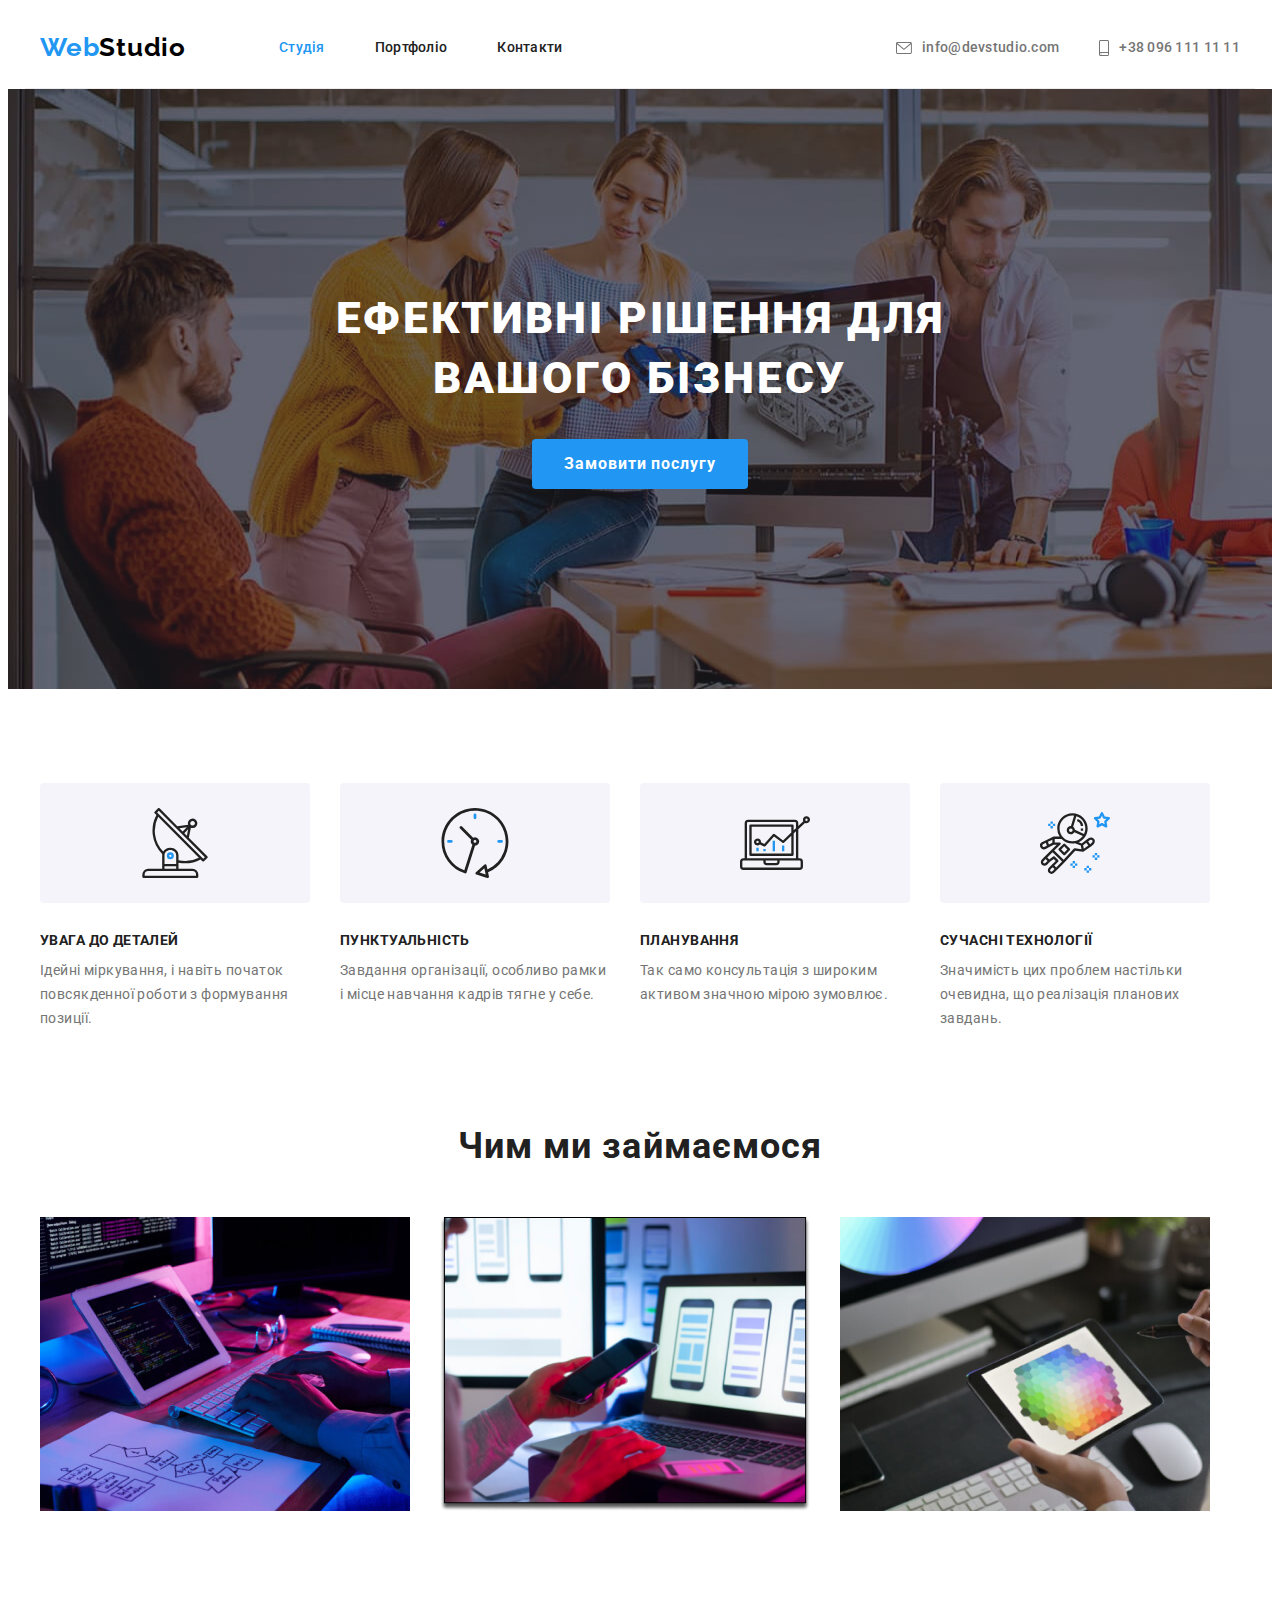
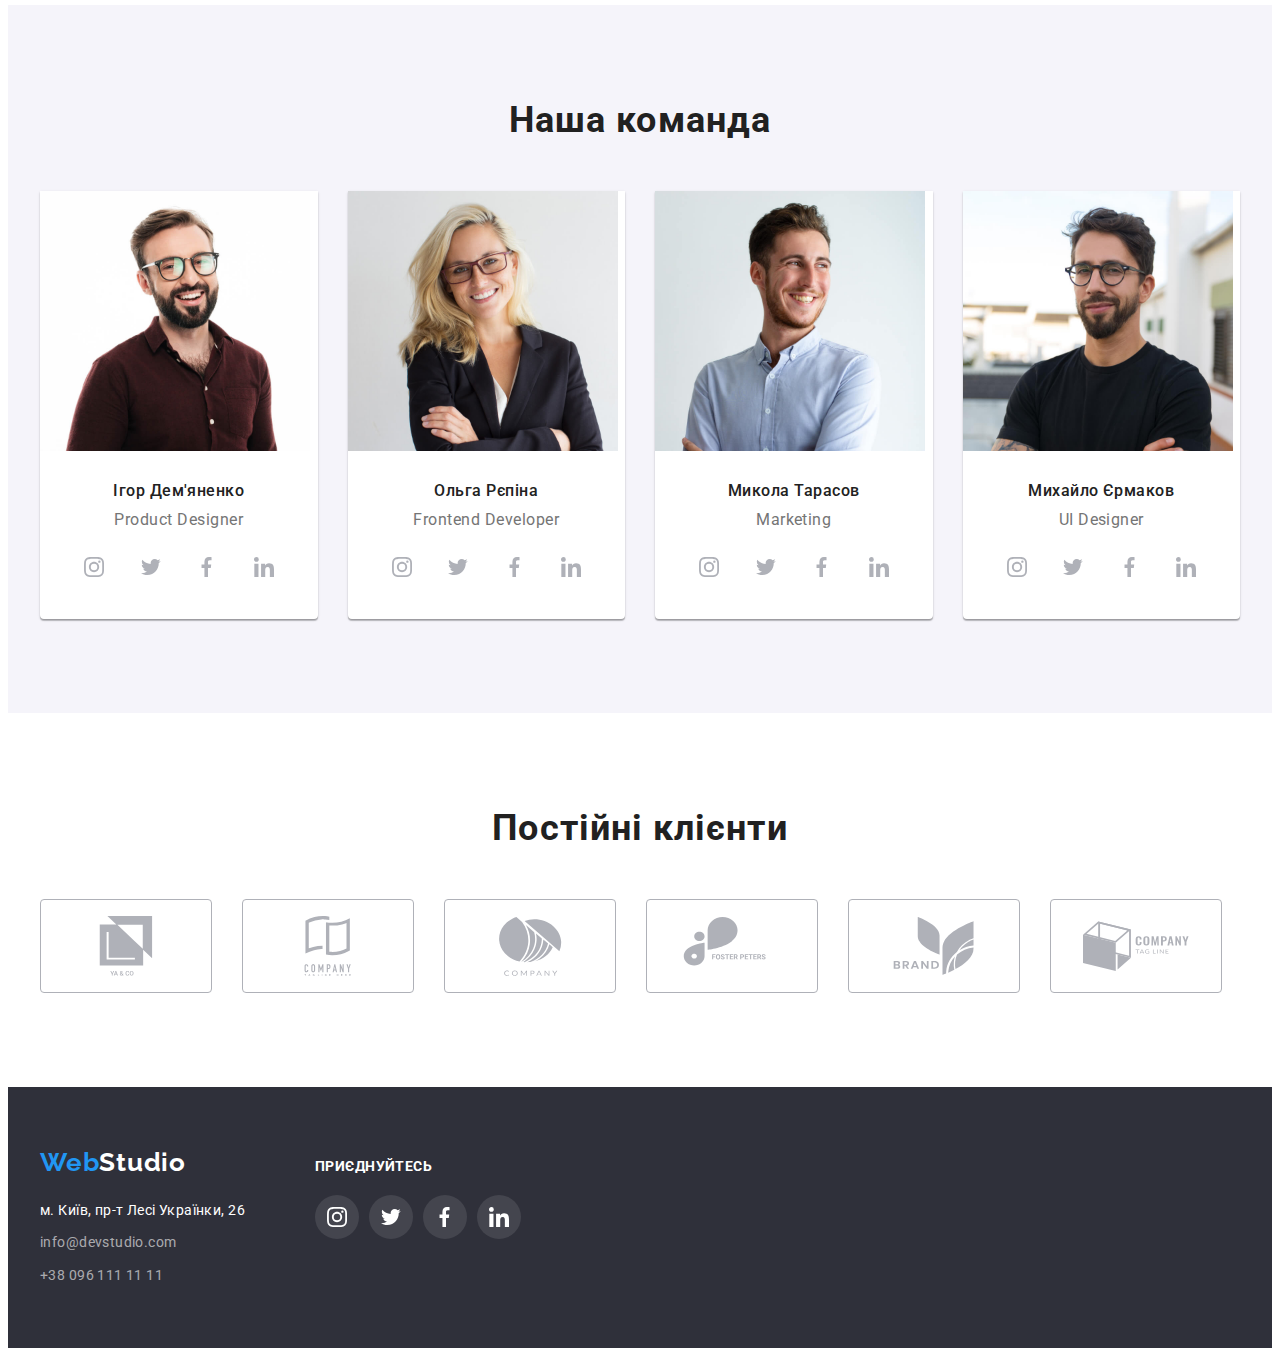
==== index.html @ a49a4fce "init" ====
<!DOCTYPE html>
<html lang="uk">
  <head>
    <meta charset="UTF-8" />
    <meta http-equiv="X-UA-Compatible" content="IE=edge" />
    <meta name="viewport" content="width=device-width, initial-scale=1.0" />
    <title>WebStudio</title>
    <link
      href="https://fonts.googleapis.com/css2?family=Raleway:wght@700&family=Roboto:wght@400;500;700;900&display=swap"
      rel="stylesheet"
    />
    <link
      rel="stylesheet"
      href="https://cdnjs.cloudflare.com/ajax/libs/modern-normalize/1.1.0/modern-normalize.min.css"
      integrity="sha512-wpPYUAdjBVSE4KJnH1VR1HeZfpl1ub8YT/NKx4PuQ5NmX2tKuGu6U/JRp5y+Y8XG2tV+wKQpNHVUX03MfMFn9Q=="
      crossorigin="anonymous"
      referrerpolicy="no-referrer"
    />
    <link rel="stylesheet" href="./css/style.css" />
  </head>
  <body>
    <!-- Шапка сайта -->
    <header>
      <div class="container head">
        <nav class="nav">
          <a href="./index.html" class="logo"><span>Web</span>Studio</a>
          <ul class="site-nav">
            <li class="nav-item">
              <a href="./index.html" class="nav-link current">Студія</a>
            </li>
            <li class="nav-item">
              <a href="./portfolio.html" class="nav-link">Портфоліо</a>
            </li>
            <li class="nav-item">
              <a href="#Контакти" class="nav-link">Контакти</a>
            </li>
          </ul>
        </nav>
        <ul class="address-nav">
          <li class="address">
            <a href="mailto:info@devstudio.com" class="nav-link">
              <svg class="mail">
                <use
                  href="./images/icons.svg#icon-mail"
                  width="16"
                  height="12"
                ></use>
              </svg>
              info@devstudio.com</a
            >
          </li>
          <li class="address">
            <a href="tel:+380961111111" class="nav-link">
              <svg class="mail telephone">
                <use
                  href="./images/icons.svg#icon-telephone"
                  width="10"
                  height="16"
                ></use>
              </svg>
              +38 096 111 11 11</a
            >
          </li>
        </ul>
      </div>
    </header>
    <main>
      <!-- Герой -->
      <section class="section features">
        <div class="container">
          <h1 class="title">Ефективні рішення для вашого бізнесу</h1>
          <button type="button" class="button-title">Замовити послугу</button>
        </div>
      </section>
      <!-- Особливості -->
      <section class="section">
        <div class="container">
          <h2 class="visually-hidden">Наші переваги</h2>
          <ul class="advant">
            <li class="advant-item">
              <div class="advant-icon">
                <svg class="icon">
                  <use
                    href="./images/icons.svg#icon-antenna"
                    width="70"
                    height="70"
                  ></use>
                </svg>
              </div>
              <h3 class="item">Увага до деталей</h3>
              <p class="text">
                Ідейні міркування, і навіть початок повсякденної роботи з
                формування позиції.
              </p>
            </li>
            <li class="advant-item">
              <div class="advant-icon">
                <svg class="icon">
                  <use
                    href="./images/icons.svg#icon-clock"
                    width="70"
                    height="70"
                  ></use>
                </svg>
              </div>
              <h3 class="item">Пунктуальність</h3>
              <p class="text">
                Завдання організації, особливо рамки і місце навчання кадрів
                тягне у себе.
              </p>
            </li>
            <li class="advant-item">
              <div class="advant-icon">
                <svg class="icon">
                  <use
                    href="./images/icons.svg#icon-comp"
                    width="70"
                    height="70"
                  ></use>
                </svg>
              </div>
              <h3 class="item">Планування</h3>
              <p class="text">
                Так само консультація з широким активом значною мірою зумовлює.
              </p>
            </li>
            <li class="advant-item">
              <div class="advant-icon">
                <svg class="icon">
                  <use
                    href="./images/icons.svg#icon-astronaut"
                    width="70"
                    height="70"
                  ></use>
                </svg>
              </div>
              <h3 class="item">Сучасні технології</h3>
              <p class="text">
                Значимість цих проблем настільки очевидна, що реалізація
                планових завдань.
              </p>
            </li>
          </ul>
        </div>
      </section>
      <!-- Чим ми займаємося -->
      <section class="section-about">
        <div class="container">
          <h2 class="title-second">Чим ми займаємося</h2>
          <ul class="about">
            <li class="about-item">
              <img
                class="img"
                src="./images/work/program.jpg"
                alt="Руки на клавіатурі перед монітором"
                width="370"
                height="294"
              />
            </li>
            <li class="about-item">
              <img
                class="img"
                src="./images/work/application.jpg"
                alt="Людина тримає в руці мобільний телефон та працює за ноутбуком"
                width="370"
                height="294"
              />
            </li>
            <li class="about-item">
              <img
                class="img"
                src="./images/work/design.jpg"
                alt="Людина працює на планшеті з палітрою кольорів"
                width="370"
                height="294"
              />
            </li>
          </ul>
        </div>
      </section>
      <!-- Наша команда -->
      <section class="command">
        <div class="container">
          <h2 class="title-second">Наша команда</h2>
          <ul class="command-list">
            <li class="command-item">
              <img
                class="img"
                src="./images/our-team/igor-demianenko.jpg"
                alt="Хлопець в окулярах посміхається"
                width="270"
                height="260"
              />
              <div class="description">
                <h3 class="name">Ігор Дем'яненко</h3>
                <p lang="en" class="profession">Product Designer</p>
                <ul class="social-list">
                  <li class="social-item">
                    <a class="social-link" href="">
                      <svg class="social-icon" width="20" height="20">
                        <use href="./images/icons.svg#icon-instagram"></use>
                      </svg>
                    </a>
                  </li>
                  <li class="social-item">
                    <a class="social-link" href="">
                      <svg class="social-icon" width="20" height="20">
                        <use href="./images/icons.svg#icon-twitter"></use>
                      </svg>
                    </a>
                  </li>
                  <li class="social-item">
                    <a class="social-link" href="">
                      <svg class="social-icon" width="20" height="20">
                        <use href="./images/icons.svg#icon-facebook"></use>
                      </svg>
                    </a>
                  </li>
                  <li class="social-item">
                    <a class="social-link" href="">
                      <svg class="social-icon" width="20" height="20">
                        <use href="./images/icons.svg#icon-linkedin"></use>
                      </svg>
                    </a>
                  </li>
                </ul>
              </div>
            </li>
            <li class="command-item">
              <img
                class="img"
                src="./images/our-team/olga-repina.jpg"
                alt="Дівчина посміхається"
                width="270"
                height="260"
              />
              <div class="description">
                <h3 class="name">Ольга Рєпіна</h3>
                <p lang="en" class="profession">Frontend Developer</p>
                <ul class="social-list">
                  <li class="social-item">
                    <a class="social-link" href="">
                      <svg class="social-icon" width="20" height="20">
                        <use href="./images/icons.svg#icon-instagram"></use>
                      </svg>
                    </a>
                  </li>
                  <li class="social-item">
                    <a class="social-link" href="">
                      <svg class="social-icon" width="20" height="20">
                        <use href="./images/icons.svg#icon-twitter"></use>
                      </svg>
                    </a>
                  </li>
                  <li class="social-item">
                    <a class="social-link" href="">
                      <svg class="social-icon" width="20" height="20">
                        <use href="./images/icons.svg#icon-facebook"></use>
                      </svg>
                    </a>
                  </li>
                  <li class="social-item">
                    <a class="social-link" href="">
                      <svg class="social-icon" width="20" height="20">
                        <use href="./images/icons.svg#icon-linkedin"></use>
                      </svg>
                    </a>
                  </li>
                </ul>
              </div>
            </li>
            <li class="command-item">
              <img
                class="img"
                src="./images/our-team/mykola-tarasov.jpg"
                alt="Хлопець посміхається"
                width="270"
                height="260"
              />
              <div class="description">
                <h3 class="name">Микола Тарасов</h3>
                <p lang="en" class="profession">Marketing</p>
                <ul class="social-list">
                  <li class="social-item">
                    <a class="social-link" href="">
                      <svg class="social-icon" width="20" height="20">
                        <use href="./images/icons.svg#icon-instagram"></use>
                      </svg>
                    </a>
                  </li>
                  <li class="social-item">
                    <a class="social-link" href="">
                      <svg class="social-icon" width="20" height="20">
                        <use href="./images/icons.svg#icon-twitter"></use>
                      </svg>
                    </a>
                  </li>
                  <li class="social-item">
                    <a class="social-link" href="">
                      <svg class="social-icon" width="20" height="20">
                        <use href="./images/icons.svg#icon-facebook"></use>
                      </svg>
                    </a>
                  </li>
                  <li class="social-item">
                    <a class="social-link" href="">
                      <svg class="social-icon" width="20" height="20">
                        <use href="./images/icons.svg#icon-linkedin"></use>
                      </svg>
                    </a>
                  </li>
                </ul>
              </div>
            </li>
            <li class="command-item">
              <img
                class="img"
                src="./images/our-team/mykhailo-ermakov.jpg"
                alt="Хлопець в окулярах посміхається"
                width="270"
                height="260"
              />
              <div class="description">
                <h3 class="name">Михайло Єрмаков</h3>
                <p lang="en" class="profession">UI Designer</p>
                <ul class="social-list">
                  <li class="social-item">
                    <a class="social-link" href="">
                      <svg class="social-icon" width="20" height="20">
                        <use href="./images/icons.svg#icon-instagram"></use>
                      </svg>
                    </a>
                  </li>
                  <li class="social-item">
                    <a class="social-link" href="">
                      <svg class="social-icon" width="20" height="20">
                        <use href="./images/icons.svg#icon-twitter"></use>
                      </svg>
                    </a>
                  </li>
                  <li class="social-item">
                    <a class="social-link" href="">
                      <svg class="social-icon" width="20" height="20">
                        <use href="./images/icons.svg#icon-facebook"></use>
                      </svg>
                    </a>
                  </li>
                  <li class="social-item">
                    <a class="social-link" href="">
                      <svg class="social-icon" width="20" height="20">
                        <use href="./images/icons.svg#icon-linkedin"></use>
                      </svg>
                    </a>
                  </li>
                </ul>
              </div>
            </li>
          </ul>
        </div>
      </section>
      <!-- Постійні клієнти -->
      <section class="clients">
        <div class="container">
          <h2 class="title-second">Постійні клієнти</h2>
          <ul class="clients-list">
            <li class="clients-item">
              <a class="clients-link" href="">
                <svg class="clients-icon" width="106" height="60">
                  <use href="./images/icons.svg#icon-yaco"></use>
                </svg>
              </a>
            </li>
            <li class="clients-item">
              <a class="clients-link" href="">
                <svg class="clients-icon" width="106" height="60">
                  <use href="./images/icons.svg#icon-company"></use>
                </svg>
              </a>
            </li>
            <li class="clients-item">
              <a class="clients-link" href="">
                <svg class="clients-icon" width="106" height="60">
                  <use href="./images/icons.svg#icon-company-o"></use>
                </svg>
              </a>
            </li>
            <li class="clients-item">
              <a class="clients-link" href="">
                <svg class="clients-icon" width="106" height="60">
                  <use href="./images/icons.svg#icon-foster"></use>
                </svg>
              </a>
            </li>
            <li class="clients-item">
              <a class="clients-link" href="">
                <svg class="clients-icon" width="106" height="60">
                  <use href="./images/icons.svg#icon-brand"></use>
                </svg>
              </a>
            </li>
            <li class="clients-item">
              <a class="clients-link" href="">
                <svg class="clients-icon" width="106" height="60">
                  <use href="./images/icons.svg#icon-tagline"></use>
                </svg>
              </a>
            </li>
          </ul>
        </div>
      </section>
    </main>

    <!-- Підвал -->
    <footer class="footer">
      <div class="container-flex">
        <div class="container-footer">
          <a href="./index.html" class="logo-footer"><span>Web</span>Studio</a>
          <address id="Контакти">
            <ul class="footer-contacts">
              <li class="contacts-map">
                <a
                  href="https://goo.gl/maps/bb7uWpJd3JeG9Nsg9"
                  target="_blank"
                  rel="noopener noreferrer"
                  class="contacts-nav"
                  >м. Київ, пр-т Лесі Українки, 26</a
                >
              </li>
              <li class="contacts">
                <a href="mailto:info@devstudio.com" class="contacts-link"
                  >info@devstudio.com</a
                >
              </li>
              <li class="contacts">
                <a href="tel:+380961111111" class="contacts-link"
                  >+38 096 111 11 11</a
                >
              </li>
            </ul>
          </address>
        </div>
        <div class="footer-social">
          <h3 class="social-title">Приєднуйтесь</h3>
          <ul class="social-list-footer">
            <li class="social-item-footer">
              <a class="social-link-footer" href="">
                <svg class="social-icon-footer" width="20" height="20">
                  <use href="./images/icons.svg#icon-instagram"></use>
                </svg>
              </a>
            </li>
            <li class="social-item-footer">
              <a class="social-link-footer" href="">
                <svg class="social-icon-footer" width="20" height="20">
                  <use href="./images/icons.svg#icon-twitter"></use>
                </svg>
              </a>
            </li>
            <li class="social-item-footer">
              <a class="social-link-footer" href="">
                <svg class="social-icon-footer" width="20" height="20">
                  <use href="./images/icons.svg#icon-facebook"></use>
                </svg>
              </a>
            </li>
            <li class="social-item-footer">
              <a class="social-link-footer" href="">
                <svg class="social-icon-footer" width="20" height="20">
                  <use href="./images/icons.svg#icon-linkedin"></use>
                </svg>
              </a>
            </li>
          </ul>
        </div>
      </div>
    </footer>
  </body>
</html>
---- css/style.css ----
:root {
  --primary-text-color: #757575;
  --title-text-color: #212121;
  --accent-color: #2196f3;
  --primary-white-color: #ffffff;
}

body {
  font-family: "Roboto", sans-serif;
  font-weight: 400;
  font-size: 14px;
  line-height: 1.71;
  letter-spacing: 0.03em;

  color: #757575;
  background-color: #ffffff;
}
ul {
  list-style: none;
}
a {
  text-decoration: none;
}
h1,
h2,
h3,
p,
ul,
li,
img {
  margin-top: 0;
  margin-bottom: 0;
}
.container {
  width: 1200px;
  margin-left: auto;
  margin-right: auto;
  padding-left: 15px;
  padding-right: 15px;
}
.img {
  display: block;
}
/* Шапка сайта */

.logo {
  padding-top: 24px;
  padding-bottom: 25px;
  font-family: "Raleway";
  font-style: normal;
  font-weight: 700;
  font-size: 26px;
  line-height: 1.19;
  letter-spacing: 0.03em;
  color: #000000;
}
.logo > span {
  color: var(--accent-color);
}
.logo:hover,
.logo:focus {
  color: var(--accent-color);
}
.head {
  display: flex;
  align-items: center;
  border-bottom: 1px solid #ececec;
}
.nav {
  display: flex;
}
.site-nav {
  display: flex;
  padding-left: 0;
  align-items: center;
  margin-left: 93px;
}
.address-nav {
  display: flex;
  padding-left: 0;
  margin-left: auto;
}
.nav-item:not(:last-child) {
  margin-right: 50px;
}
.address-nav .address:not(:last-child) {
  margin-right: 40px;
}
.nav-link:hover,
.nav-link:focus {
  color: var(--accent-color);
}
.nav-link {
  padding-top: 32px;
  padding-bottom: 32px;
  font-weight: 500;
  font-size: 14px;
  line-height: 1.14;
  letter-spacing: 0.02em;
  color: var(--title-text-color);
}

.site-nav .nav-link.current {
  color: var(--accent-color);
}
.address .nav-link {
  display: flex;
  align-items: center;
  color: var(--primary-text-color);
}
.address .nav-link:hover,
.address .nav-link:focus {
  color: var(--accent-color);
}

.mail {
  margin-right: 10px;
  width: 16px;
  height: 12px;
  fill: var(--primary-text-color);
}

.nav-link:hover .mail,
.nav-link:focus .mail {
  fill: var(--accent-color);
}
.telephone {
  width: 10px;
  height: 16px;
}

/* Герой */
.section {
  padding-top: 94px;
  padding-bottom: 94px;
  align-items: center;
}
.features {
  background-image: linear-gradient(
      rgba(47, 48, 58, 0.4),
      rgba(47, 48, 58, 0.4)
    ),
    url(../images/hero.jpg);
  max-width: 1600px;

  background-size: cover;
  background-color: #c4c4c4;
  margin-left: auto;
  margin-right: auto;
  padding-top: 200px;
  padding-bottom: 200px;
  background-color: #2f303a;
  text-align: center;
}
.title {
  margin-right: auto;
  margin-left: auto;
  margin-bottom: 30px;
  max-width: 696px;
  font-weight: 900;
  font-size: 44px;
  line-height: 1.36;
  text-align: center;
  letter-spacing: 0.06em;
  text-transform: uppercase;
  color: #ffffff;
}
.button-title {
  padding: 10px 32px;
  min-width: 216px;
  font-family: "Roboto", sans-serif;
  font-weight: 700;
  font-size: 16px;
  line-height: 1.88;
  letter-spacing: 0.06em;
  color: #ffffff;
  background-color: var(--accent-color);
  cursor: pointer;
  border-radius: 4px;
  border: 0;
  text-align: center;
}
.button-title:hover,
.button-title:focus,
.button-title:active {
  background-color: #188ce8;
}
/* Особливості */
.advant {
  display: flex;
  padding-left: 0;
}
.advant-item {
  width: 270px;
}
.advant-item:not(:last-child) {
  margin-right: 30px;
}
.advant-icon {
  display: flex;
  justify-content: center;
  align-items: center;
  margin-bottom: 30px;
  width: 270px;
  height: 120px;
  background-color: #f5f4fa;
  border-radius: 4px;
}
.icon {
  width: 70px;
  height: 70px;
}
.item {
  margin-bottom: 10px;
  font-weight: 700;
  font-size: 14px;
  line-height: 1.14;
  letter-spacing: 0.03em;
  text-transform: uppercase;
  color: var(--title-text-color);
}
.text {
  font-weight: 400;
  font-size: 14px;
  line-height: 1.71;
  letter-spacing: 0.03em;
  color: var(--primary-text-color);
}
/* Чим ми займаємося */
.section-about {
  padding-bottom: 94px;
}
.about {
  display: flex;
  margin-left: -30px;
  margin-top: 50px;
  padding-left: 0;
  outline: 1px tomato;
}
.about-item {
  margin-left: 30px;
  height: 294px;
}

/* Наша команда */
.command-list {
  display: flex;
  padding-left: 0;
  margin-left: -30px;
}
.command-item {
  margin-left: 30px;
  flex-basis: calc((100% - 4 * 30px) / 4);

  background: #ffffff;
  box-shadow: 0px 1px 3px rgba(0, 0, 0, 0.12), 0px 1px 1px rgba(0, 0, 0, 0.14),
    0px 2px 1px rgba(0, 0, 0, 0.2);
  border-radius: 0px 0px 4px 4px;
}
.description {
  padding-top: 30px;
  padding-bottom: 30px;
  padding-left: 32px;
  padding-right: 32px;
  text-align: center;
}
.title-second {
  margin-bottom: 50px;
  font-weight: 700;
  font-size: 36px;
  line-height: 42px;
  text-align: center;
  letter-spacing: 0.03em;
  color: var(--title-text-color);
}
.name {
  margin-bottom: 10px;
  font-weight: 500;
  font-size: 16px;
  line-height: 1.19;
  letter-spacing: 0.03em;
  color: var(--title-text-color);
}
.profession {
  margin-bottom: 16px;
  font-weight: 400;
  font-size: 16px;
  line-height: 1.19;
  letter-spacing: 0.03em;
  color: var(--primary-text-color);
}

.command {
  background-color: #f5f4fa;
  padding-top: 94px;
  padding-bottom: 94px;
}
.social-list {
  display: flex;
  padding-left: 0;
  justify-content: space-between;
}
.social-link {
  display: flex;
  align-items: center;
  justify-content: center;
  width: 44px;
  height: 44px;
  background-color: #ffffff;
}
.social-icon {
  fill: #afb1b8;
}
.social-link:hover .social-icon,
.social-link:focus .social-icon {
  fill: var(--primary-white-color);
}
.social-link:hover,
.social-link:focus {
  background-color: var(--accent-color);
  border-radius: 50%;
  box-shadow: 0px 4px 4px rgba(0, 0, 0, 0.25);
}
/* Постійні клієнти */
.clients {
  padding-top: 94px;
  padding-bottom: 94px;
}
.clients-list {
  display: flex;
  padding-left: 0;
}

.clients-item {
  display: flex;
}
.clients-item + .clients-item {
  margin-left: 30px;
}
.clients-link {
  display: flex;
  width: 170px;
  height: 92px;
  justify-content: center;
  align-items: center;
  border: 1px solid #afb1b8;
  border-radius: 4px;
}

.clients-icon {
  fill: #afb1b8;
}

.clients-link:hover .clients-icon,
.clients-link:focus .clients-icon {
  fill: var(--accent-color);
}
.clients-link:hover,
.clients-link:focus {
  border: 1px solid var(--accent-color);
  /* box-shadow: 0px 4px 4px 0px rgba(0, 0, 0, 0.25); */
}
/* Підвал */
.footer {
  padding-top: 60px;
  padding-bottom: 60px;
  background-color: #2f303a;
}
.footer-contacts {
  padding-left: 0;
}
.logo-footer {
  margin-bottom: 20px;
  font-family: "Raleway", sans-serif;
  font-style: normal;
  font-weight: 700;
  font-size: 26px;
  line-height: 1.19;
  letter-spacing: 0.03em;
  color: var(--primary-white-color);
}
.logo-footer > span {
  color: var(--accent-color);
}
.contacts {
  font-style: normal;
  margin-top: 9px;
}
address {
  margin-top: 20px;
}
.contacts-nav {
  font-style: normal;
  font-weight: 400;
  font-size: 14px;
  line-height: 1.71;
  letter-spacing: 0.03em;
  color: var(--primary-white-color);
}
.contacts-link {
  margin-top: 9px;
  font-weight: 400;
  font-size: 14px;
  line-height: 1.71;
  letter-spacing: 0.03em;
  color: rgba(255, 255, 255, 0.6);
}
.logo-footer:hover,
.logo-footer:focus {
  color: var(--accent-color);
}
.contacts-nav:hover,
.contacts-nav:focus {
  color: var(--accent-color);
}
.contacts-link:hover,
.contacts-link:focus {
  color: var(--accent-color);
}
.container-flex {
  display: flex;
  align-items: baseline;
  width: 1200px;
  margin-left: auto;
  margin-right: auto;
  padding-left: 15px;
  padding-right: 15px;
}
.container-footer {
  display: inline-block;
  margin: 0;
  padding: 0;
}
.footer-social {
  display: inline-block;

  margin-left: 70px;

  align-items: center;
}
.footer-address {
  display: block;
}
.social-title {
  margin-bottom: 20px;
  font-weight: 700;
  font-size: 14px;
  line-height: 1.14;
  letter-spacing: 0.03em;
  text-transform: uppercase;

  color: #ffffff;
}
.social-list-footer {
  display: flex;
  padding-left: 0;
  width: 206px;
  height: 44px;
  justify-content: space-between;
}

.social-link-footer {
  display: flex;
  align-items: center;
  justify-content: center;
  width: 44px;
  height: 44px;
  background: rgba(255, 255, 255, 0.1);
  border-radius: 50%;
}
.social-icon-footer {
  fill: var(--primary-white-color);
}

.social-link-footer:hover,
.social-link-footer:focus {
  background-color: var(--accent-color);
  border-radius: 50%;
  filter: drop-shadow(0px 4px 4px rgba(0, 0, 0, 0.25));
}
/* Портфоліо */
.buttons {
  display: flex;
  justify-content: center;
  padding-left: 0;
  margin-bottom: 50px;
}
.button {
  padding: 6px 22px;
  font-family: "Roboto", sans-serif;
  font-weight: 500;
  font-size: 16px;
  line-height: 1.62;
  text-align: center;
  letter-spacing: 0.03em;
  color: var(--title-text-color);
  background-color: #f5f4fa;
  cursor: pointer;
  border-radius: 4px;
  border: 0;
}
.button-item:not(:last-child) {
  margin-right: 8px;
}
button:hover,
button:focus,
button:active {
  color: var(--primary-white-color);
  background-color: var(--accent-color);
  box-shadow: 0px 4px 4px 0px rgba(0, 0, 0, 0.25);
}
/* Проекти */
.project-list {
  display: flex;
  flex-wrap: wrap;
  padding-left: 0;
  margin-left: -30px;
  margin-top: -30px;
}
.project {
  flex-basis: calc((100% - 90px) / 3);
  margin-left: 30px;
  margin-top: 30px;
  width: 370px;
  background: #ffffff;
}
.project-title {
  margin-bottom: 4px;
  font-weight: 700;
  font-size: 18px;
  line-height: 2;
  letter-spacing: 0.06em;
  color: var(--title-text-color);
}
.project-text {
  font-weight: 400;
  font-size: 16px;
  line-height: 1.88;
  letter-spacing: 0.03em;
  color: var(--primary-text-color);
}
.visually-hidden {
  position: absolute;
  white-space: nowrap;
  width: 1px;
  height: 1px;
  overflow: hidden;
  border: 0;
  padding: 0;
  clip: rect(0 0 0 0);
  clip-path: inset(50%);
  margin: -1px;
}
.poster {
  padding: 20px 24px;
  border-left: 1px solid #eeeeee;
  border-bottom: 1px solid #eeeeee;
  border-right: 1px solid #eeeeee;
}
.project-link {
  display: block;
}
.project-link:hover,
.project-link:focus {
  box-shadow: 0px 4px 4px 0px rgba(0, 0, 0, 0.25);
}
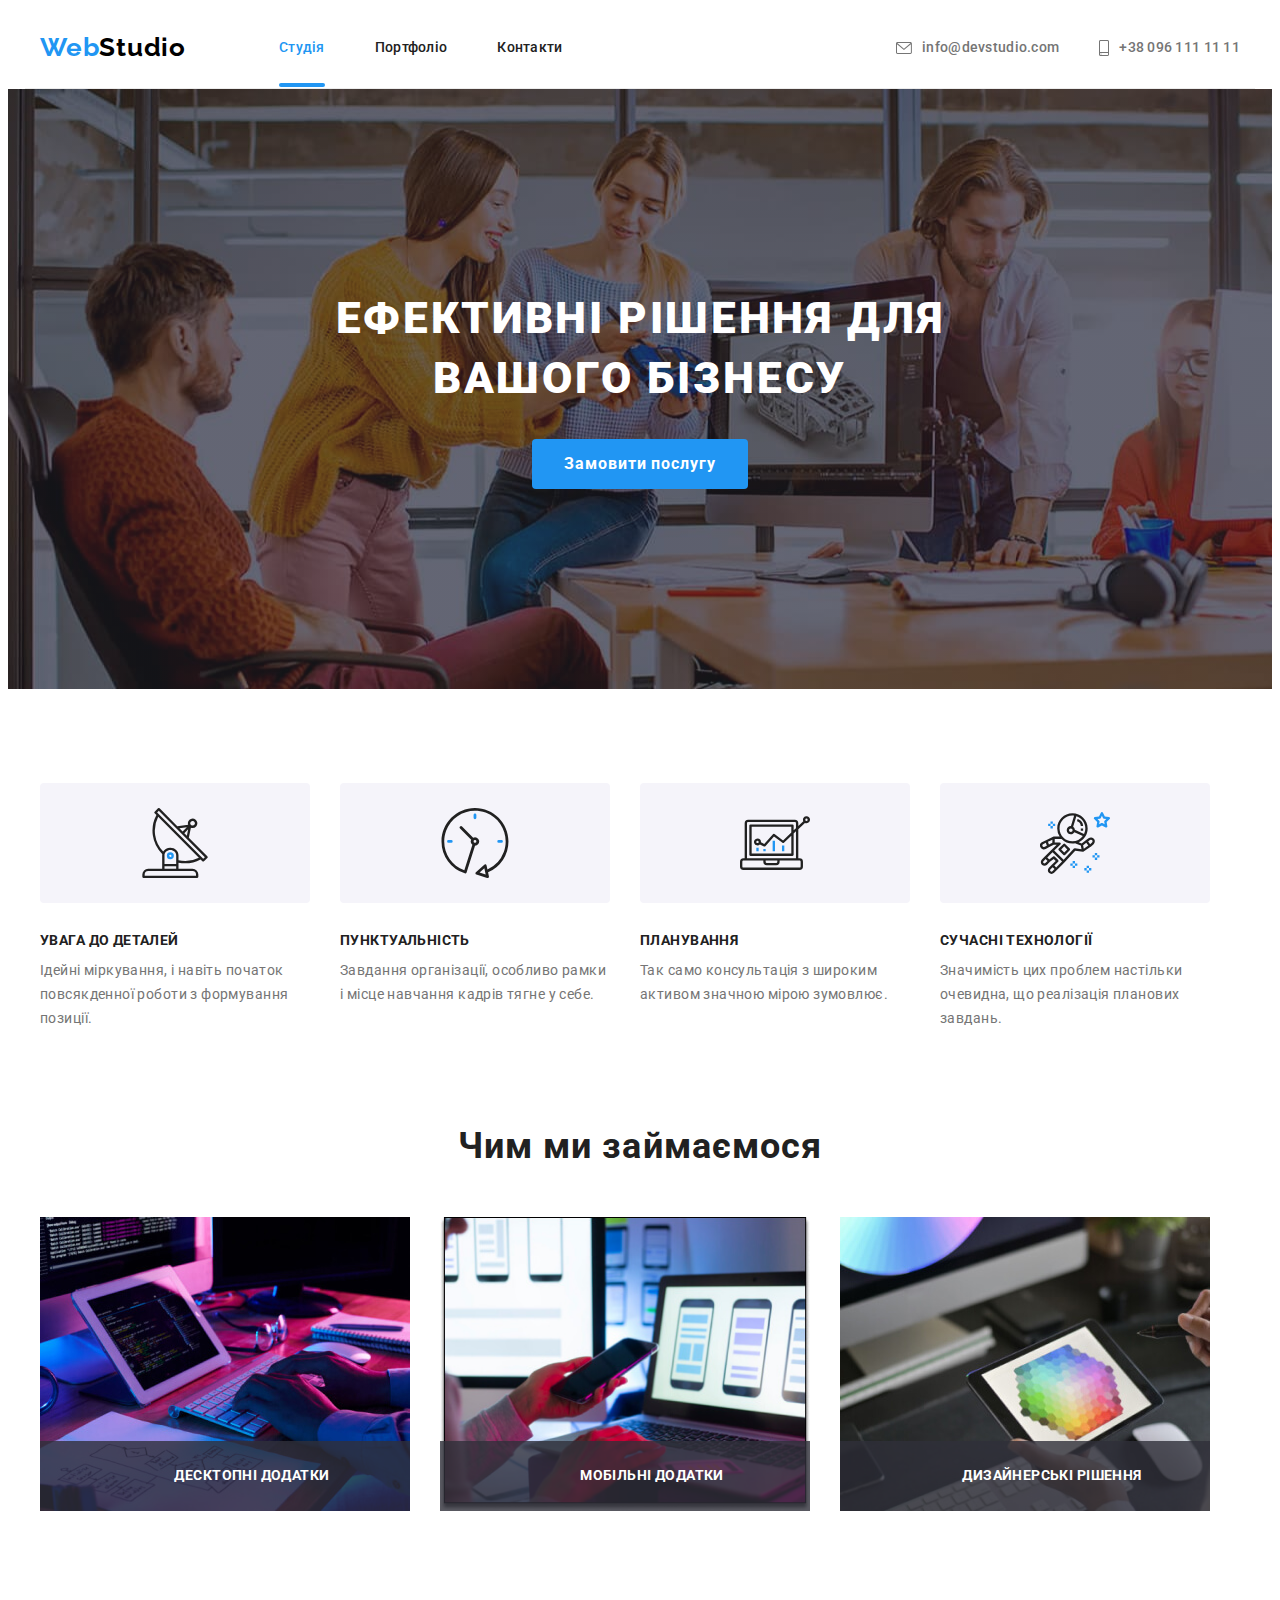
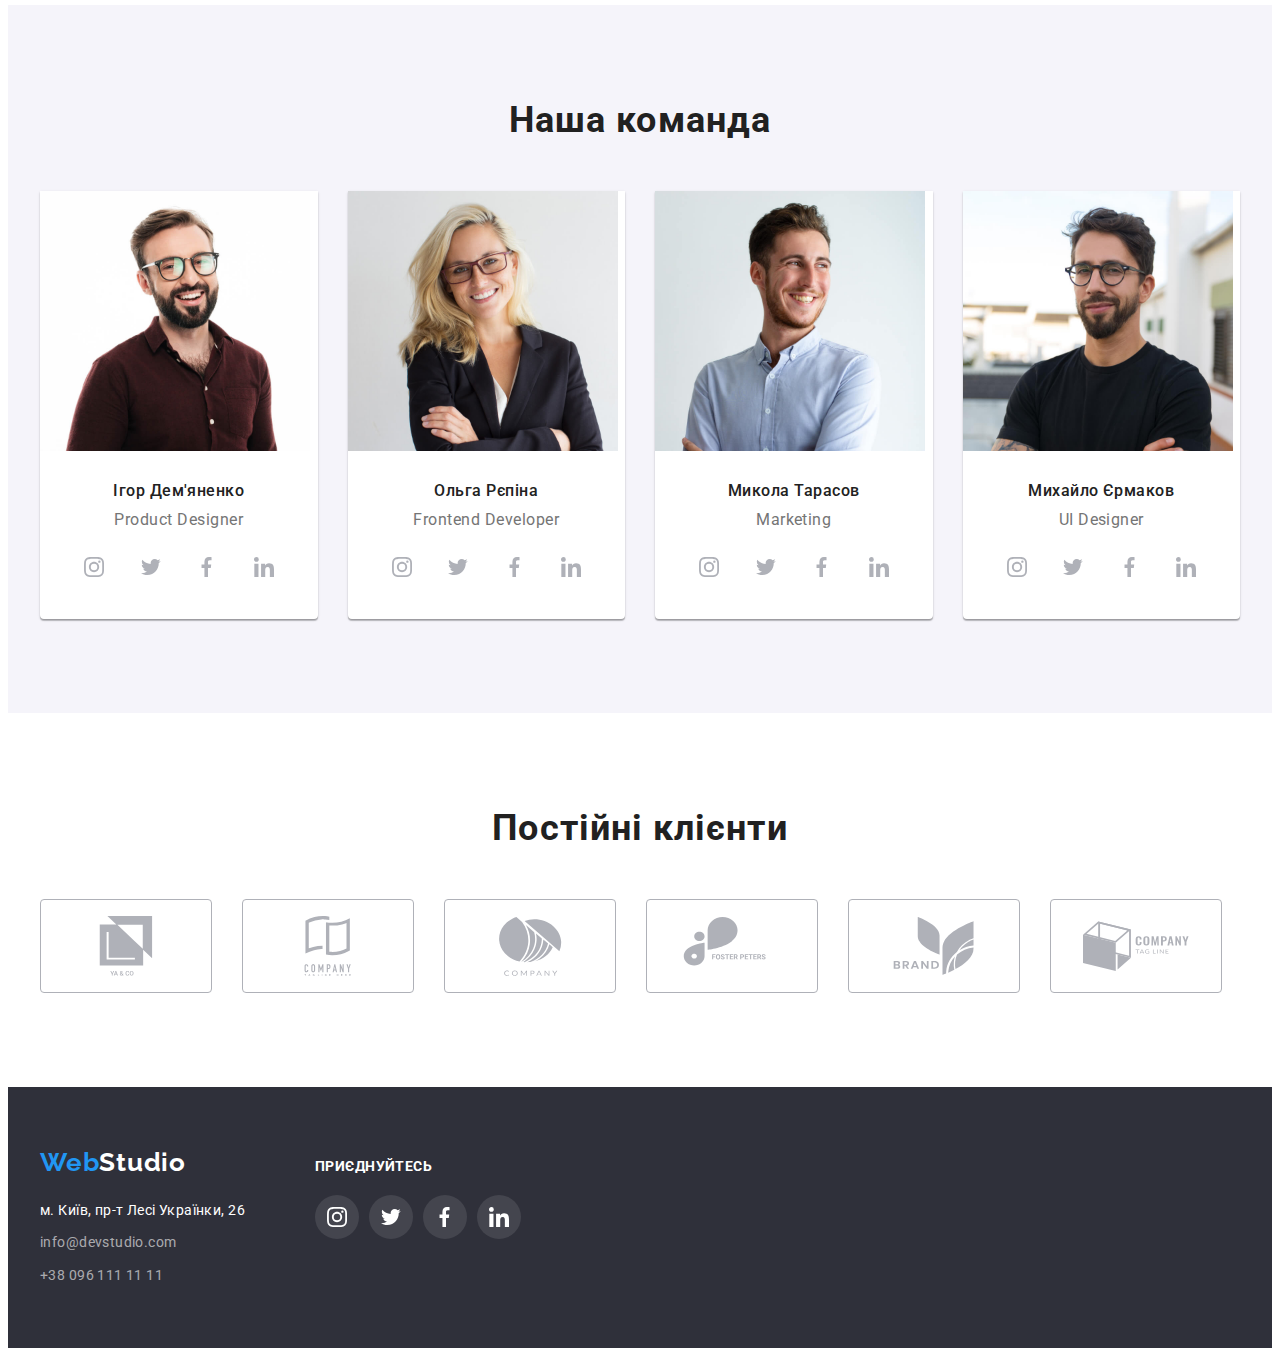
==== commit 8a86ac61: "update html and css" ====
--- a/index.html
+++ b/index.html
@@ -69,7 +69,9 @@
       <section class="section features">
         <div class="container">
           <h1 class="title">Ефективні рішення для вашого бізнесу</h1>
-          <button type="button" class="button-title">Замовити послугу</button>
+          <button type="button" class="button-title" data-modal-open>
+            Замовити послугу
+          </button>
         </div>
       </section>
       <!-- Особливості -->
@@ -156,6 +158,11 @@
                 width="370"
                 height="294"
               />
+              <div>
+                <box class="box">
+                  <p class="box-text">Десктопні додатки</p>
+                </box>
+              </div>
             </li>
             <li class="about-item">
               <img
@@ -165,6 +172,11 @@
                 width="370"
                 height="294"
               />
+              <div>
+                <box class="box">
+                  <p class="box-text">Мобільні додатки</p>
+                </box>
+              </div>
             </li>
             <li class="about-item">
               <img
@@ -174,6 +186,11 @@
                 width="370"
                 height="294"
               />
+              <div>
+                <box class="box">
+                  <p class="box-text">Дизайнерські рішення</p>
+                </box>
+              </div>
             </li>
           </ul>
         </div>
@@ -474,5 +491,16 @@
         </div>
       </div>
     </footer>
+    <!-- Модальне вікно -->
+    <div class="backdrop is-hidden" data-modal>
+      <div class="modal">
+        <button type="button" class="modal-close-btn" data-modal-close>
+          <svg class="modal-close-icon" width="18" height="18">
+            <use href="./images/icons.svg#icon-close"></use>
+          </svg>
+        </button>
+      </div>
+    </div>
+    <script src="./js/modal.js"></script>
   </body>
 </html>
--- a/css/style.css
+++ b/css/style.css
@@ -53,6 +53,7 @@
   line-height: 1.19;
   letter-spacing: 0.03em;
   color: #000000;
+  transition: color 250ms cubic-bezier(0.4, 0, 0.2, 1);
 }
 .logo > span {
   color: var(--accent-color);
@@ -98,9 +99,11 @@
   line-height: 1.14;
   letter-spacing: 0.02em;
   color: var(--title-text-color);
+  transition: color 250ms cubic-bezier(0.4, 0, 0.2, 1);
 }
 
 .site-nav .nav-link.current {
+  position: relative;
   color: var(--accent-color);
 }
 .address .nav-link {
@@ -127,6 +130,17 @@
 .telephone {
   width: 10px;
   height: 16px;
+}
+.current::after {
+  content: "";
+  position: absolute;
+  left: 0;
+  bottom: 0;
+  display: block;
+  width: 100%;
+  height: 4px;
+  background-color: var(--accent-color);
+  border-radius: 2px;
 }
 
 /* Герой */
@@ -179,6 +193,7 @@
   border-radius: 4px;
   border: 0;
   text-align: center;
+  transition: background-color 250ms cubic-bezier(0.4, 0, 0.2, 1);
 }
 .button-title:hover,
 .button-title:focus,
@@ -238,8 +253,31 @@
   outline: 1px tomato;
 }
 .about-item {
+  position: relative;
   margin-left: 30px;
   height: 294px;
+}
+.box {
+  position: absolute;
+  width: 370px;
+  height: 70px;
+  left: 0;
+  bottom: 0;
+  background-color: rgba(47, 48, 58, 0.8);
+}
+.box-text {
+  position: absolute;
+  left: 0;
+  bottom: 0;
+  width: 100%;
+  padding: 27px;
+  font-weight: 700;
+  font-size: 14px;
+  line-height: 1.14;
+  text-align: center;
+  letter-spacing: 0.03em;
+  text-transform: uppercase;
+  color: var(--primary-white-color);
 }
 
 /* Наша команда */
@@ -307,9 +345,11 @@
   width: 44px;
   height: 44px;
   background-color: #ffffff;
+  transition: background-color 250ms cubic-bezier(0.4, 0, 0.2, 1);
 }
 .social-icon {
   fill: #afb1b8;
+  transition: fill 250ms cubic-bezier(0.4, 0, 0.2, 1);
 }
 .social-link:hover .social-icon,
 .social-link:focus .social-icon {
@@ -345,10 +385,12 @@
   align-items: center;
   border: 1px solid #afb1b8;
   border-radius: 4px;
+  transition: border 250ms cubic-bezier(0.4, 0, 0.2, 1);
 }
 
 .clients-icon {
   fill: #afb1b8;
+  transition: fill 250ms cubic-bezier(0.4, 0, 0.2, 1);
 }
 
 .clients-link:hover .clients-icon,
@@ -378,6 +420,7 @@
   line-height: 1.19;
   letter-spacing: 0.03em;
   color: var(--primary-white-color);
+  transition: color 250ms cubic-bezier(0.4, 0, 0.2, 1);
 }
 .logo-footer > span {
   color: var(--accent-color);
@@ -396,6 +439,7 @@
   line-height: 1.71;
   letter-spacing: 0.03em;
   color: var(--primary-white-color);
+  transition: color 2500s cubic-bezier(0.4, 0, 0.2, 1);
 }
 .contacts-link {
   margin-top: 9px;
@@ -404,6 +448,7 @@
   line-height: 1.71;
   letter-spacing: 0.03em;
   color: rgba(255, 255, 255, 0.6);
+  transition: color 250ms cubic-bezier(0.4, 0, 0.2, 1);
 }
 .logo-footer:hover,
 .logo-footer:focus {
@@ -465,8 +510,9 @@
   justify-content: center;
   width: 44px;
   height: 44px;
-  background: rgba(255, 255, 255, 0.1);
+  background-color: rgba(255, 255, 255, 0.1);
   border-radius: 50%;
+  transition: background-color 250ms cubic-bezier(0.4, 0, 0.2, 1);
 }
 .social-icon-footer {
   fill: var(--primary-white-color);
@@ -476,7 +522,7 @@
 .social-link-footer:focus {
   background-color: var(--accent-color);
   border-radius: 50%;
-  filter: drop-shadow(0px 4px 4px rgba(0, 0, 0, 0.25));
+  box-shadow: 0px 4px 4px rgba(0, 0, 0, 0.25);
 }
 /* Портфоліо */
 .buttons {
@@ -498,6 +544,8 @@
   cursor: pointer;
   border-radius: 4px;
   border: 0;
+  transition: background-color 250ms cubic-bezier(0.4, 0, 0.2, 1),
+    color 250ms cubic-bezier(0.4, 0, 0.2, 1);
 }
 .button-item:not(:last-child) {
   margin-right: 8px;
@@ -564,3 +612,100 @@
 .project-link:focus {
   box-shadow: 0px 4px 4px 0px rgba(0, 0, 0, 0.25);
 }
+.project-back {
+  position: relative;
+  overflow: hidden;
+  width: 370px;
+  height: 294px;
+}
+.project-back::after {
+  content: "";
+  position: absolute;
+  left: 0;
+  bottom: 0;
+  width: 100%;
+  height: 100%;
+  opacity: 0;
+  background-color: rgba(33, 150, 243, 0.9);
+  transform: translateY(100%);
+  transition: transform 250ms cubic-bezier(0.4, 0, 0.2, 1),
+    opacity 250ms cubic-bezier(0.4, 0, 0.2, 1);
+}
+.project-link:hover .project-back::after {
+  transform: translateY(0);
+  opacity: 1;
+}
+
+.project-about {
+  display: flex;
+  align-items: center;
+  position: absolute;
+  left: 0;
+  top: 0;
+  width: 100%;
+  height: 100%;
+  padding: 24px 24px;
+  opacity: 0;
+  transform: translateY(100%);
+  transition: transform 250ms cubic-bezier(0.4, 0, 0.2, 1),
+    opacity 250ms cubic-bezier(0.4, 0, 0.2, 1);
+
+  z-index: 10;
+
+  font-size: 18px;
+  line-height: 1.56;
+  letter-spacing: 0.03em;
+  color: var(--primary-white-color);
+}
+.project-link:hover .project-about {
+  transform: translateY(0);
+  opacity: 1;
+}
+/* Модальне вікно */
+.backdrop {
+  position: fixed;
+  top: 0;
+  left: 0;
+  width: 100vw;
+  height: 100vh;
+  background-color: rgba(0, 0, 0, 0.2);
+  opacity: 1;
+  transition: opacity 250ms cubic-bezier(0.4, 0, 0.2, 1);
+}
+.backdrop.is-hidden {
+  opacity: 0;
+  visibility: hidden;
+  pointer-events: none;
+}
+.modal {
+  position: absolute;
+  width: 528px;
+  height: 581px;
+  top: 50%;
+  left: 50%;
+  background-color: #ffffff;
+  box-shadow: 0px 1px 3px rgba(0, 0, 0, 0.12), 0px 1px 1px rgba(0, 0, 0, 0.14),
+    0px 2px 1px rgba(0, 0, 0, 0.2);
+  border-radius: 4px;
+  transform: translate(-50%, -50%) scale(1);
+  transition: transform 250ms cubic-bezier(0.4, 0, 0.2, 1);
+}
+.backdrop.is-hidden .modal {
+  transform: translate(-50%, -50%) scale(0.8);
+}
+
+.modal-close-btn {
+  position: absolute;
+  top: 8px;
+  right: 8px;
+  display: flex;
+  justify-content: center;
+  align-items: center;
+  width: 30px;
+  height: 30px;
+  border-radius: 50%;
+  border: 1px solid rgba(0, 0, 0, 0.1);
+  background-color: transparent;
+  padding: 0;
+  cursor: pointer;
+}
